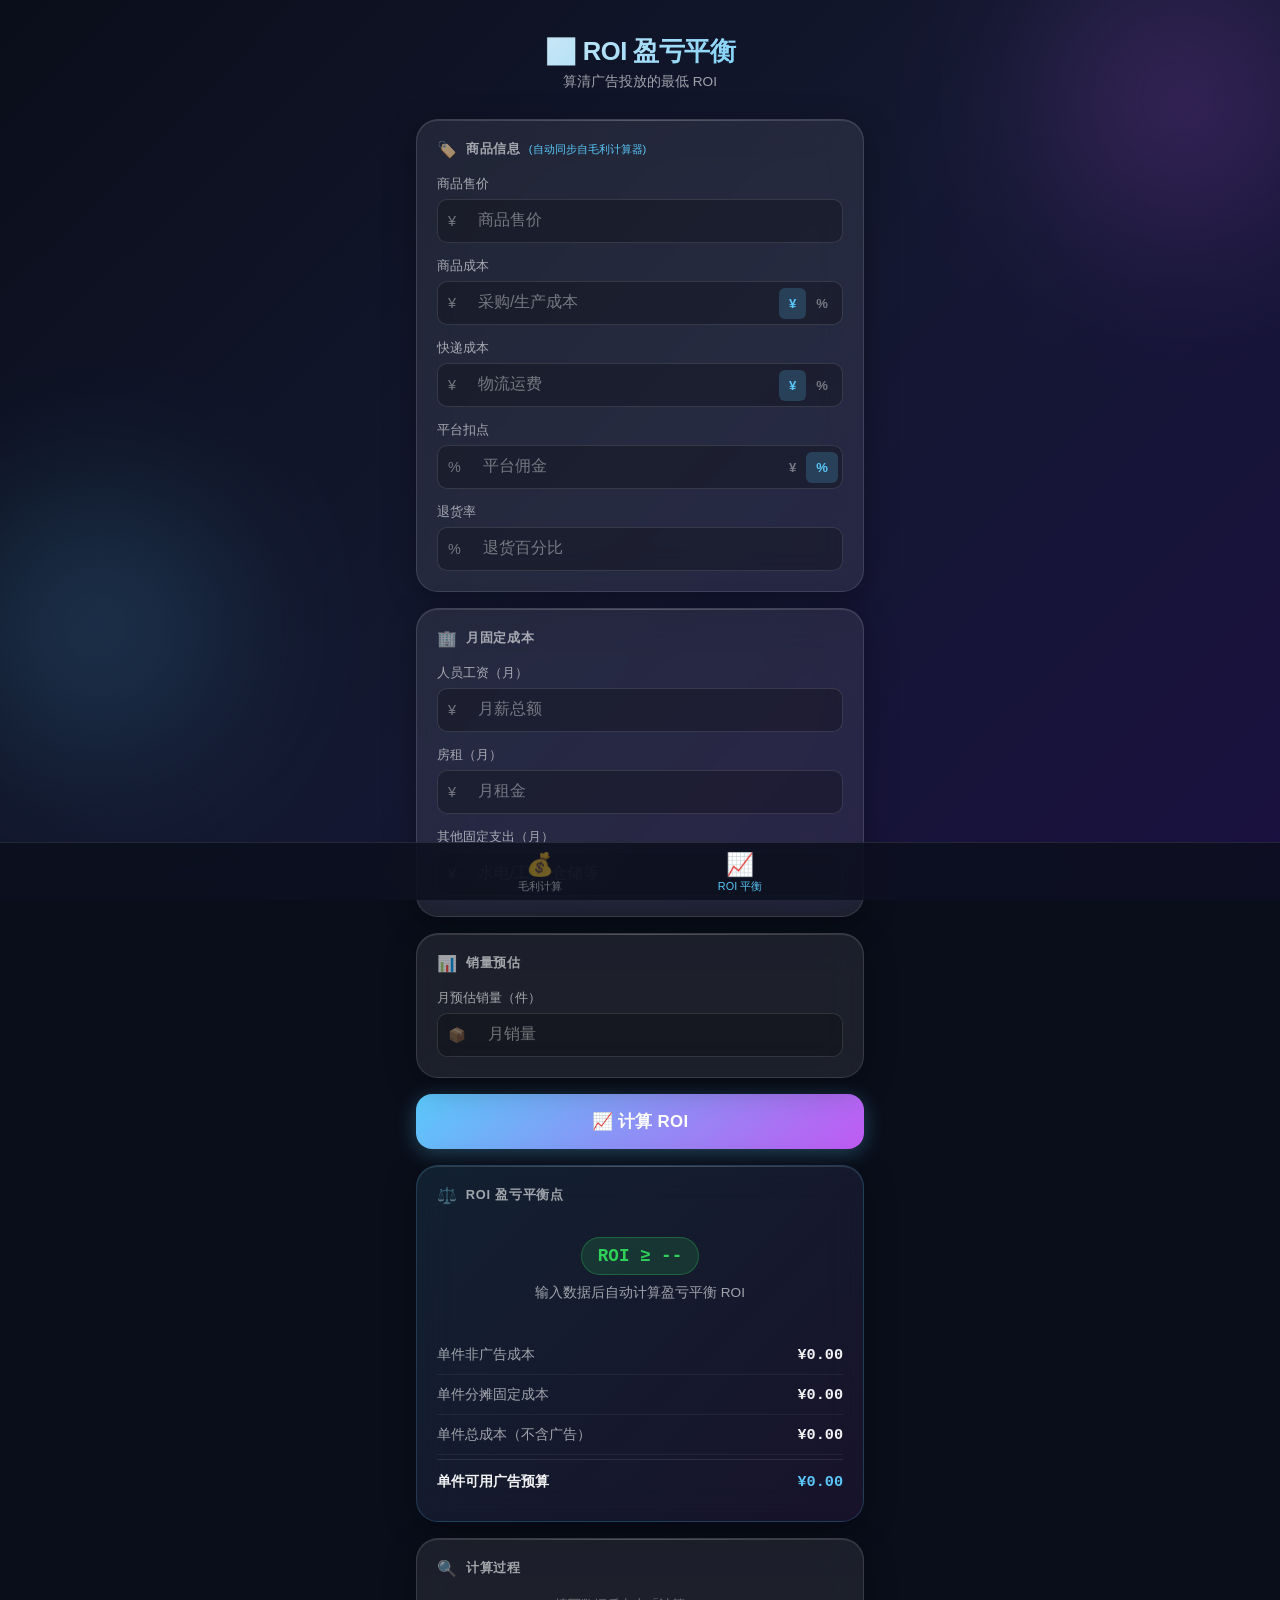
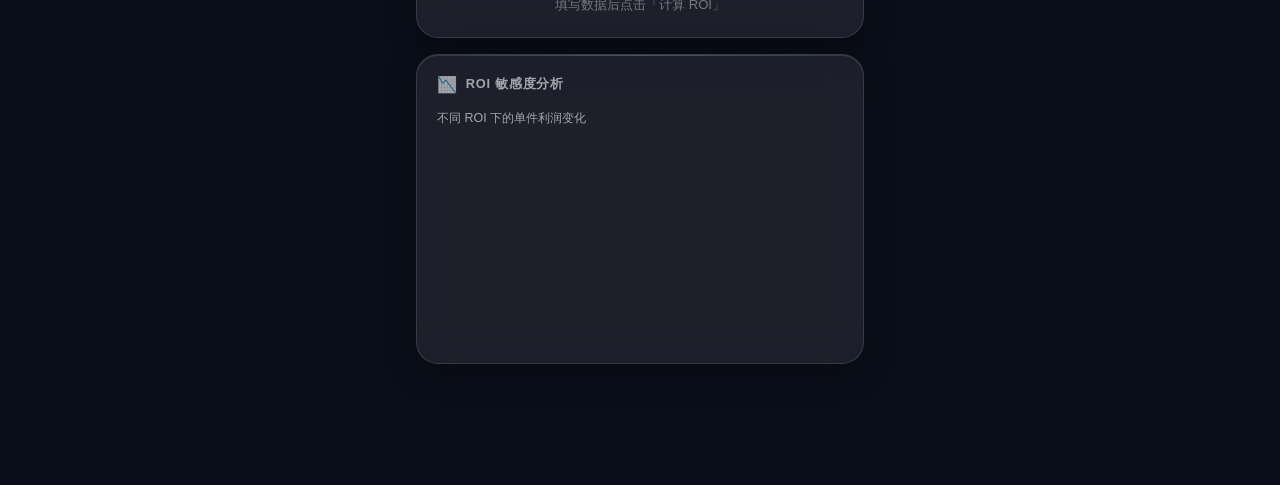
==== roi.html @ 292a66e1 "初始版本：电商毛利计算器 PWA" ====
<!DOCTYPE html>
<html lang="zh-CN">

<head>
    <meta charset="UTF-8">
    <meta name="viewport" content="width=device-width, initial-scale=1.0, viewport-fit=cover, user-scalable=no">
    <meta name="apple-mobile-web-app-capable" content="yes">
    <meta name="apple-mobile-web-app-status-bar-style" content="black-translucent">
    <meta name="apple-mobile-web-app-title" content="毛利计算器">
    <meta name="theme-color" content="#0a0e1a">
    <meta name="description" content="ROI盈亏平衡计算器 - 计算广告投放的盈亏平衡点">
    <title>ROI 盈亏平衡计算器</title>
    <link rel="manifest" href="manifest.json">
    <link rel="apple-touch-icon" href="icons/icon-192.png">
    <link rel="stylesheet" href="css/style.css">
</head>

<body>
    <div class="bg-gradient"></div>

    <div class="app-container">
        <header class="app-header">
            <h1>📈 ROI 盈亏平衡</h1>
            <p class="subtitle">算清广告投放的最低 ROI</p>
        </header>

        <!-- 商品信息（从Page1自动带入） -->
        <section class="glass-card">
            <div class="card-title"><span class="icon">🏷️</span> 商品信息 <span
                    style="font-size:0.7rem; color: var(--accent-blue); font-weight:400; text-transform:none; letter-spacing:0;">(自动同步自毛利计算器)</span>
            </div>

            <div class="input-group">
                <label class="input-label">商品售价</label>
                <div class="input-wrapper">
                    <span class="input-prefix">¥</span>
                    <input type="number" id="roiPrice" class="input-field" placeholder="商品售价" inputmode="decimal"
                        step="0.01">
                </div>
            </div>

            <div class="input-group">
                <label class="input-label">商品成本</label>
                <div class="input-wrapper">
                    <span class="input-prefix dynamic-prefix" data-for="roiGoodsCost">¥</span>
                    <input type="number" id="roiGoodsCost" class="input-field" placeholder="采购/生产成本" inputmode="decimal"
                        step="0.01">
                    <div class="mode-toggle">
                        <button class="active" data-mode="abs" data-target="roiGoodsCost">¥</button>
                        <button data-mode="pct" data-target="roiGoodsCost">%</button>
                    </div>
                </div>
            </div>

            <div class="input-group">
                <label class="input-label">快递成本</label>
                <div class="input-wrapper">
                    <span class="input-prefix dynamic-prefix" data-for="roiShippingCost">¥</span>
                    <input type="number" id="roiShippingCost" class="input-field" placeholder="物流运费" inputmode="decimal"
                        step="0.01">
                    <div class="mode-toggle">
                        <button class="active" data-mode="abs" data-target="roiShippingCost">¥</button>
                        <button data-mode="pct" data-target="roiShippingCost">%</button>
                    </div>
                </div>
            </div>

            <div class="input-group">
                <label class="input-label">平台扣点</label>
                <div class="input-wrapper">
                    <span class="input-prefix dynamic-prefix" data-for="roiPlatformFee">%</span>
                    <input type="number" id="roiPlatformFee" class="input-field" placeholder="平台佣金" inputmode="decimal"
                        step="0.01">
                    <div class="mode-toggle">
                        <button data-mode="abs" data-target="roiPlatformFee">¥</button>
                        <button class="active" data-mode="pct" data-target="roiPlatformFee">%</button>
                    </div>
                </div>
            </div>

            <div class="input-group">
                <label class="input-label">退货率</label>
                <div class="input-wrapper">
                    <span class="input-prefix">%</span>
                    <input type="number" id="roiReturnRate" class="input-field" placeholder="退货百分比" inputmode="decimal"
                        step="0.1" min="0" max="100">
                </div>
            </div>
        </section>

        <!-- 固定运营成本 -->
        <section class="glass-card">
            <div class="card-title"><span class="icon">🏢</span> 月固定成本</div>

            <div class="input-group">
                <label class="input-label">人员工资（月）</label>
                <div class="input-wrapper">
                    <span class="input-prefix">¥</span>
                    <input type="number" id="salary" class="input-field" placeholder="月薪总额" inputmode="decimal"
                        step="100">
                </div>
            </div>

            <div class="input-group">
                <label class="input-label">房租（月）</label>
                <div class="input-wrapper">
                    <span class="input-prefix">¥</span>
                    <input type="number" id="rent" class="input-field" placeholder="月租金" inputmode="decimal" step="100">
                </div>
            </div>

            <div class="input-group">
                <label class="input-label">其他固定支出（月）</label>
                <div class="input-wrapper">
                    <span class="input-prefix">¥</span>
                    <input type="number" id="otherFixed" class="input-field" placeholder="水电/工具/仓储等" inputmode="decimal"
                        step="100">
                </div>
            </div>
        </section>

        <!-- 销售信息 -->
        <section class="glass-card">
            <div class="card-title"><span class="icon">📊</span> 销量预估</div>
            <div class="input-group">
                <label class="input-label">月预估销量（件）</label>
                <div class="input-wrapper">
                    <span class="input-prefix">📦</span>
                    <input type="number" id="monthlySales" class="input-field" placeholder="月销量" inputmode="numeric"
                        step="1" min="1">
                </div>
            </div>
        </section>

        <!-- 计算按钮 -->
        <button class="calc-button" id="roiCalcBtn">📈 计算 ROI</button>

        <!-- ROI 结果 -->
        <section class="glass-card result-card" id="roiResultSection">
            <div class="card-title"><span class="icon">⚖️</span> ROI 盈亏平衡点</div>

            <div class="result-highlight">
                <div class="text-center">
                    <span class="roi-badge good" id="roiBadge">ROI ≥ --</span>
                </div>
                <p class="roi-interpretation" id="roiInterpretation">输入数据后自动计算盈亏平衡 ROI</p>
            </div>

            <div style="margin-top: 16px;">
                <div class="result-row">
                    <span class="label">单件非广告成本</span>
                    <span class="value" id="resultNonAdCost">¥0.00</span>
                </div>
                <div class="result-row">
                    <span class="label">单件分摊固定成本</span>
                    <span class="value" id="resultFixedPerUnit">¥0.00</span>
                </div>
                <div class="result-row">
                    <span class="label">单件总成本（不含广告）</span>
                    <span class="value" id="resultTotalNonAd">¥0.00</span>
                </div>
                <div class="result-row"
                    style="border-top: 1px solid rgba(255,255,255,0.1); padding-top: 12px; margin-top: 4px;">
                    <span class="label" style="font-weight:600; color: var(--text-primary);">单件可用广告预算</span>
                    <span class="value" id="resultAdBudget" style="color: var(--accent-blue);">¥0.00</span>
                </div>
            </div>
        </section>

        <!-- 计算过程 -->
        <section class="glass-card" id="roiProcessSection">
            <div class="card-title"><span class="icon">🔍</span> 计算过程</div>
            <div class="calc-process" id="roiCalcProcess">
                <p style="color: var(--text-tertiary); text-align: center; font-family: -apple-system, sans-serif;">
                    填写数据后点击「计算 ROI」</p>
            </div>
        </section>

        <!-- 敏感度图表 -->
        <section class="glass-card" id="sensitivitySection">
            <div class="card-title"><span class="icon">📉</span> ROI 敏感度分析</div>
            <p style="font-size: 0.78rem; color: var(--text-secondary); margin-bottom: 12px;">不同 ROI 下的单件利润变化</p>
            <div class="sensitivity-chart">
                <canvas id="sensitivityChart"></canvas>
            </div>
        </section>
    </div>

    <!-- Tab Bar -->
    <nav class="tab-bar">
        <a href="index.html" id="tabCalc">
            <span class="tab-icon">💰</span>
            毛利计算
        </a>
        <a href="roi.html" class="active" id="tabRoi">
            <span class="tab-icon">📈</span>
            ROI 平衡
        </a>
    </nav>

    <script src="js/roi.js"></script>
    <script>
        if ('serviceWorker' in navigator) {
            navigator.serviceWorker.register('./sw.js').catch(() => { });
        }
    </script>
</body>

</html>
---- css/style.css ----
/* ===================================
   电商毛利计算器 — Liquid Glass 样式系统
   Apple iOS 26 Liquid Glass Design
   =================================== */

/* ---------- CSS Variables ---------- */
:root {
    /* 背景渐变色 */
    --bg-gradient-1: #0a0e1a;
    --bg-gradient-2: #131830;
    --bg-gradient-3: #1a1040;

    /* 强调色 */
    --accent-blue: #5ac8fa;
    --accent-purple: #bf5af2;
    --accent-green: #30d158;
    --accent-red: #ff453a;
    --accent-orange: #ff9f0a;
    --accent-yellow: #ffd60a;

    /* 玻璃效果 */
    --glass-bg: rgba(255, 255, 255, 0.08);
    --glass-bg-hover: rgba(255, 255, 255, 0.12);
    --glass-border: rgba(255, 255, 255, 0.12);
    --glass-border-light: rgba(255, 255, 255, 0.18);
    --glass-shadow: 0 8px 32px rgba(0, 0, 0, 0.3);
    --glass-blur: 20px;
    --glass-inner-shadow: inset 0 1px 0 rgba(255, 255, 255, 0.1);

    /* 文字颜色 */
    --text-primary: rgba(255, 255, 255, 0.95);
    --text-secondary: rgba(255, 255, 255, 0.6);
    --text-tertiary: rgba(255, 255, 255, 0.4);
    --text-accent: #5ac8fa;

    /* 圆角 */
    --radius-sm: 10px;
    --radius-md: 16px;
    --radius-lg: 22px;
    --radius-xl: 28px;

    /* 过渡 */
    --transition-fast: 0.2s cubic-bezier(0.4, 0, 0.2, 1);
    --transition-normal: 0.35s cubic-bezier(0.4, 0, 0.2, 1);
    --transition-slow: 0.5s cubic-bezier(0.4, 0, 0.2, 1);

    /* 安全区域 */
    --safe-top: env(safe-area-inset-top, 20px);
    --safe-bottom: env(safe-area-inset-bottom, 0px);
}

/* ---------- Reset & Base ---------- */
*,
*::before,
*::after {
    margin: 0;
    padding: 0;
    box-sizing: border-box;
}

html {
    font-size: 16px;
    -webkit-text-size-adjust: 100%;
    -webkit-tap-highlight-color: transparent;
}

body {
    font-family: -apple-system, BlinkMacSystemFont, 'SF Pro Display', 'SF Pro Text',
        'Helvetica Neue', 'PingFang SC', sans-serif;
    color: var(--text-primary);
    background: var(--bg-gradient-1);
    min-height: 100vh;
    min-height: 100dvh;
    overflow-x: hidden;
    -webkit-font-smoothing: antialiased;
    -moz-osx-font-smoothing: grayscale;
}

/* ---------- Animated Background ---------- */
.bg-gradient {
    position: fixed;
    top: 0;
    left: 0;
    right: 0;
    bottom: 0;
    z-index: -1;
    background: linear-gradient(135deg, var(--bg-gradient-1) 0%, var(--bg-gradient-2) 50%, var(--bg-gradient-3) 100%);
    overflow: hidden;
}

.bg-gradient::before,
.bg-gradient::after {
    content: '';
    position: absolute;
    border-radius: 50%;
    filter: blur(80px);
    opacity: 0.3;
    animation: floatBlob 15s ease-in-out infinite;
}

.bg-gradient::before {
    width: 400px;
    height: 400px;
    background: radial-gradient(circle, var(--accent-purple), transparent 70%);
    top: -100px;
    right: -100px;
    animation-delay: 0s;
}

.bg-gradient::after {
    width: 350px;
    height: 350px;
    background: radial-gradient(circle, var(--accent-blue), transparent 70%);
    bottom: 100px;
    left: -80px;
    animation-delay: -7s;
}

@keyframes floatBlob {

    0%,
    100% {
        transform: translate(0, 0) scale(1);
    }

    33% {
        transform: translate(30px, -30px) scale(1.1);
    }

    66% {
        transform: translate(-20px, 20px) scale(0.95);
    }
}

/* ---------- App Shell ---------- */
.app-container {
    max-width: 480px;
    margin: 0 auto;
    padding: 0 16px;
    padding-top: calc(var(--safe-top) + 10px);
    padding-bottom: calc(80px + var(--safe-bottom) + 16px);
    min-height: 100vh;
    min-height: 100dvh;
}

/* ---------- Header ---------- */
.app-header {
    text-align: center;
    padding: 16px 0 20px;
}

.app-header h1 {
    font-size: 1.6rem;
    font-weight: 700;
    letter-spacing: -0.02em;
    background: linear-gradient(135deg, var(--text-primary) 0%, var(--accent-blue) 100%);
    -webkit-background-clip: text;
    -webkit-text-fill-color: transparent;
    background-clip: text;
}

.app-header .subtitle {
    font-size: 0.85rem;
    color: var(--text-secondary);
    margin-top: 4px;
}

/* ---------- Glass Card ---------- */
.glass-card {
    background: var(--glass-bg);
    backdrop-filter: blur(var(--glass-blur));
    -webkit-backdrop-filter: blur(var(--glass-blur));
    border: 1px solid var(--glass-border);
    border-radius: var(--radius-lg);
    padding: 20px;
    margin-bottom: 16px;
    box-shadow: var(--glass-shadow), var(--glass-inner-shadow);
    transition: background var(--transition-fast);
    position: relative;
    overflow: hidden;
}

.glass-card::before {
    content: '';
    position: absolute;
    top: 0;
    left: 0;
    right: 0;
    height: 1px;
    background: linear-gradient(90deg, transparent, rgba(255, 255, 255, 0.15), transparent);
    pointer-events: none;
}

.glass-card .card-title {
    font-size: 0.8rem;
    font-weight: 600;
    color: var(--text-secondary);
    text-transform: uppercase;
    letter-spacing: 0.06em;
    margin-bottom: 16px;
    display: flex;
    align-items: center;
    gap: 8px;
}

.glass-card .card-title .icon {
    font-size: 1rem;
}

/* ---------- Input Group ---------- */
.input-group {
    margin-bottom: 14px;
}

.input-group:last-child {
    margin-bottom: 0;
}

.input-label {
    display: block;
    font-size: 0.82rem;
    font-weight: 500;
    color: var(--text-secondary);
    margin-bottom: 6px;
}

.input-wrapper {
    display: flex;
    align-items: center;
    gap: 0;
    background: rgba(0, 0, 0, 0.25);
    border: 1px solid var(--glass-border);
    border-radius: var(--radius-sm);
    overflow: hidden;
    transition: border-color var(--transition-fast);
}

.input-wrapper:focus-within {
    border-color: var(--accent-blue);
    box-shadow: 0 0 0 3px rgba(90, 200, 250, 0.15);
}

.input-prefix {
    padding: 0 10px;
    font-size: 0.9rem;
    color: var(--text-tertiary);
    flex-shrink: 0;
    user-select: none;
}

.input-field {
    flex: 1;
    min-width: 0;
    background: transparent;
    border: none;
    outline: none;
    color: var(--text-primary);
    font-size: 1rem;
    font-weight: 500;
    padding: 12px;
    font-family: 'SF Mono', 'Menlo', 'Monaco', monospace;
    appearance: none;
    -webkit-appearance: none;
}

.input-field::placeholder {
    color: var(--text-tertiary);
    font-family: -apple-system, BlinkMacSystemFont, sans-serif;
    font-weight: 400;
}

/* 模式切换按钮（元/百分比） */
.mode-toggle {
    display: flex;
    flex-shrink: 0;
    margin-right: 4px;
}

.mode-toggle button {
    background: transparent;
    border: none;
    color: var(--text-tertiary);
    font-size: 0.82rem;
    font-weight: 600;
    padding: 8px 10px;
    cursor: pointer;
    border-radius: 6px;
    transition: all var(--transition-fast);
    -webkit-tap-highlight-color: transparent;
}

.mode-toggle button.active {
    background: rgba(90, 200, 250, 0.2);
    color: var(--accent-blue);
}

/* ---------- Calculate Button ---------- */
.calc-button {
    display: block;
    width: 100%;
    padding: 16px;
    margin-bottom: 16px;
    border: none;
    border-radius: var(--radius-md);
    font-size: 1.05rem;
    font-weight: 700;
    color: #fff;
    background: linear-gradient(135deg, var(--accent-blue), var(--accent-purple));
    box-shadow: 0 4px 20px rgba(90, 200, 250, 0.3);
    cursor: pointer;
    -webkit-tap-highlight-color: transparent;
    transition: transform var(--transition-fast), box-shadow var(--transition-fast);
    letter-spacing: 0.02em;
}

.calc-button:active {
    transform: scale(0.97);
    box-shadow: 0 2px 10px rgba(90, 200, 250, 0.2);
}

/* ---------- Result Section ---------- */
.result-card {
    background: linear-gradient(135deg, rgba(90, 200, 250, 0.1), rgba(191, 90, 242, 0.08));
    border-color: rgba(90, 200, 250, 0.2);
}

.result-highlight {
    text-align: center;
    padding: 16px 0;
}

.result-highlight .result-value {
    font-size: 2.4rem;
    font-weight: 700;
    font-family: 'SF Mono', 'Menlo', monospace;
    letter-spacing: -0.02em;
    transition: color var(--transition-fast);
}

.result-highlight .result-value.positive {
    color: var(--accent-green);
}

.result-highlight .result-value.negative {
    color: var(--accent-red);
}

.result-highlight .result-label {
    font-size: 0.85rem;
    color: var(--text-secondary);
    margin-top: 4px;
}

.result-row {
    display: flex;
    justify-content: space-between;
    align-items: center;
    padding: 10px 0;
    border-bottom: 1px solid rgba(255, 255, 255, 0.06);
}

.result-row:last-child {
    border-bottom: none;
}

.result-row .label {
    font-size: 0.88rem;
    color: var(--text-secondary);
}

.result-row .value {
    font-size: 0.95rem;
    font-weight: 600;
    font-family: 'SF Mono', 'Menlo', monospace;
    color: var(--text-primary);
}

/* ---------- Calculation Process ---------- */
.calc-process {
    font-size: 0.82rem;
    line-height: 1.7;
    color: var(--text-secondary);
    font-family: 'SF Mono', 'Menlo', monospace;
}

.calc-process .step-title {
    color: var(--accent-blue);
    font-weight: 600;
    font-family: -apple-system, BlinkMacSystemFont, sans-serif;
    margin-top: 12px;
    margin-bottom: 4px;
    font-size: 0.82rem;
}

.calc-process .step-title:first-child {
    margin-top: 0;
}

.calc-process .formula {
    padding: 6px 10px;
    background: rgba(0, 0, 0, 0.2);
    border-radius: 6px;
    margin: 4px 0;
    overflow-x: auto;
    white-space: nowrap;
}

.calc-process .formula-result {
    color: var(--text-primary);
    font-weight: 600;
}

.calc-process .divider {
    border: none;
    border-top: 1px dashed rgba(255, 255, 255, 0.1);
    margin: 12px 0;
}

/* ---------- Chart Container ---------- */
.chart-container {
    width: 100%;
    max-width: 280px;
    margin: 16px auto 0;
    position: relative;
}

.chart-container canvas {
    width: 100% !important;
    height: auto !important;
}

.chart-legend {
    display: flex;
    flex-wrap: wrap;
    justify-content: center;
    gap: 10px;
    margin-top: 12px;
}

.chart-legend-item {
    display: flex;
    align-items: center;
    gap: 5px;
    font-size: 0.75rem;
    color: var(--text-secondary);
}

.chart-legend-item .dot {
    width: 8px;
    height: 8px;
    border-radius: 50%;
    flex-shrink: 0;
}

/* ---------- Tab Bar ---------- */
.tab-bar {
    position: fixed;
    bottom: 0;
    left: 0;
    right: 0;
    z-index: 1000;
    background: rgba(10, 14, 26, 0.75);
    backdrop-filter: blur(30px);
    -webkit-backdrop-filter: blur(30px);
    border-top: 1px solid rgba(255, 255, 255, 0.1);
    display: flex;
    justify-content: center;
    gap: 0;
    padding-bottom: var(--safe-bottom);
}

.tab-bar a {
    flex: 1;
    max-width: 200px;
    display: flex;
    flex-direction: column;
    align-items: center;
    justify-content: center;
    padding: 8px 0 6px;
    text-decoration: none;
    color: var(--text-tertiary);
    font-size: 0.68rem;
    font-weight: 500;
    transition: color var(--transition-fast);
    -webkit-tap-highlight-color: transparent;
}

.tab-bar a.active {
    color: var(--accent-blue);
}

.tab-bar a .tab-icon {
    font-size: 1.4rem;
    margin-bottom: 2px;
}

/* ---------- Sensitivity Chart ---------- */
.sensitivity-chart {
    width: 100%;
    height: 200px;
    margin-top: 16px;
    position: relative;
}

.sensitivity-chart canvas {
    width: 100% !important;
    height: 100% !important;
}

/* ---------- ROI Result Badge ---------- */
.roi-badge {
    display: inline-flex;
    align-items: center;
    gap: 6px;
    padding: 8px 16px;
    border-radius: 20px;
    font-weight: 700;
    font-size: 1.1rem;
    font-family: 'SF Mono', 'Menlo', monospace;
}

.roi-badge.good {
    background: rgba(48, 209, 88, 0.15);
    color: var(--accent-green);
    border: 1px solid rgba(48, 209, 88, 0.3);
}

.roi-badge.warning {
    background: rgba(255, 159, 10, 0.15);
    color: var(--accent-orange);
    border: 1px solid rgba(255, 159, 10, 0.3);
}

.roi-interpretation {
    text-align: center;
    margin-top: 8px;
    font-size: 0.85rem;
    color: var(--text-secondary);
    line-height: 1.5;
}

/* ---------- Animations ---------- */
@keyframes fadeInUp {
    from {
        opacity: 0;
        transform: translateY(20px);
    }

    to {
        opacity: 1;
        transform: translateY(0);
    }
}

.glass-card {
    animation: fadeInUp 0.5s var(--transition-normal) backwards;
}

.glass-card:nth-child(2) {
    animation-delay: 0.08s;
}

.glass-card:nth-child(3) {
    animation-delay: 0.16s;
}

.glass-card:nth-child(4) {
    animation-delay: 0.24s;
}

.glass-card:nth-child(5) {
    animation-delay: 0.32s;
}

/* Number change animation */
.number-animate {
    transition: all 0.3s ease;
}

/* ---------- Utilities ---------- */
.text-center {
    text-align: center;
}

.mt-8 {
    margin-top: 8px;
}

.mt-16 {
    margin-top: 16px;
}

.mb-8 {
    margin-bottom: 8px;
}

.hidden {
    display: none !important;
}

/* Scrollbar styling */
::-webkit-scrollbar {
    width: 0;
    height: 0;
}

/* Prevent overscroll */
body {
    overscroll-behavior: none;
}

/* ---------- Media Queries ---------- */
@media (max-width: 375px) {
    .app-header h1 {
        font-size: 1.4rem;
    }

    .result-highlight .result-value {
        font-size: 2rem;
    }

    .glass-card {
        padding: 16px;
    }
}

/* Taller phones */
@media (min-height: 800px) {
    .app-header {
        padding: 24px 0 28px;
    }
}
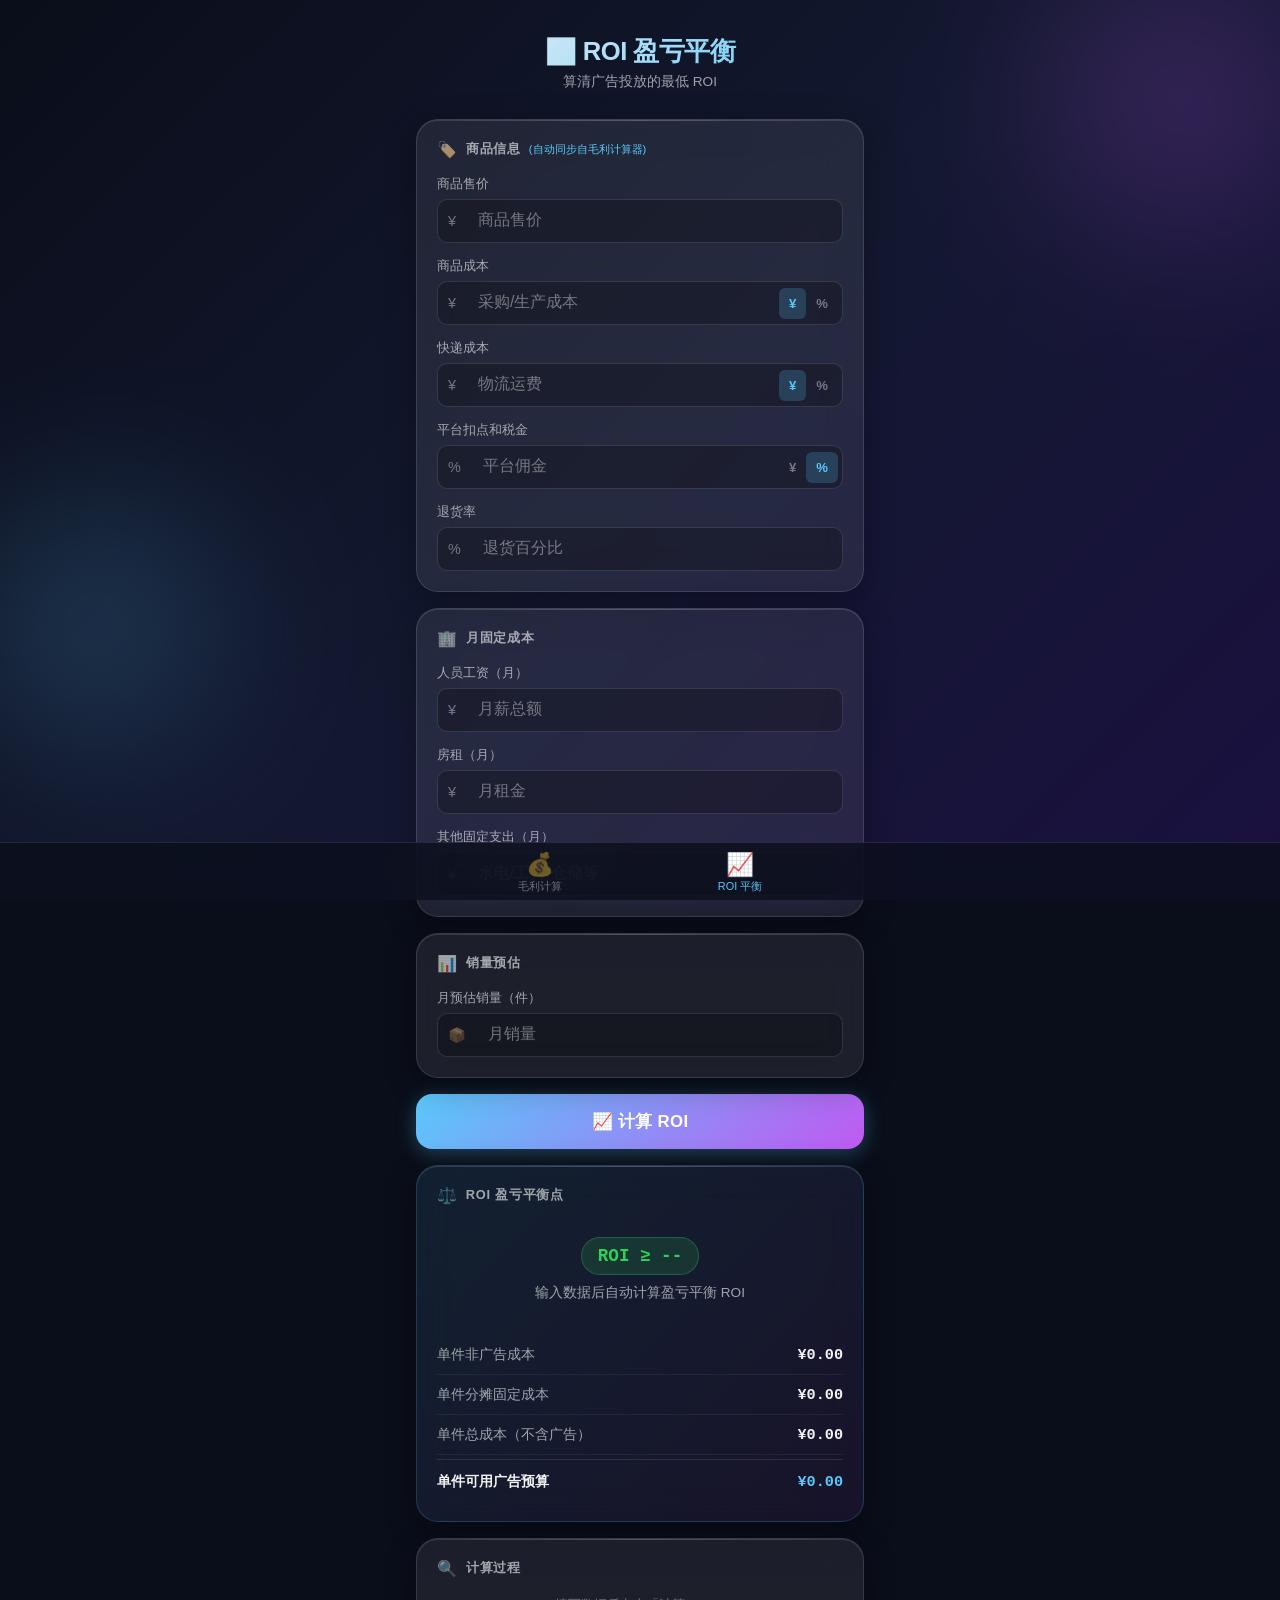
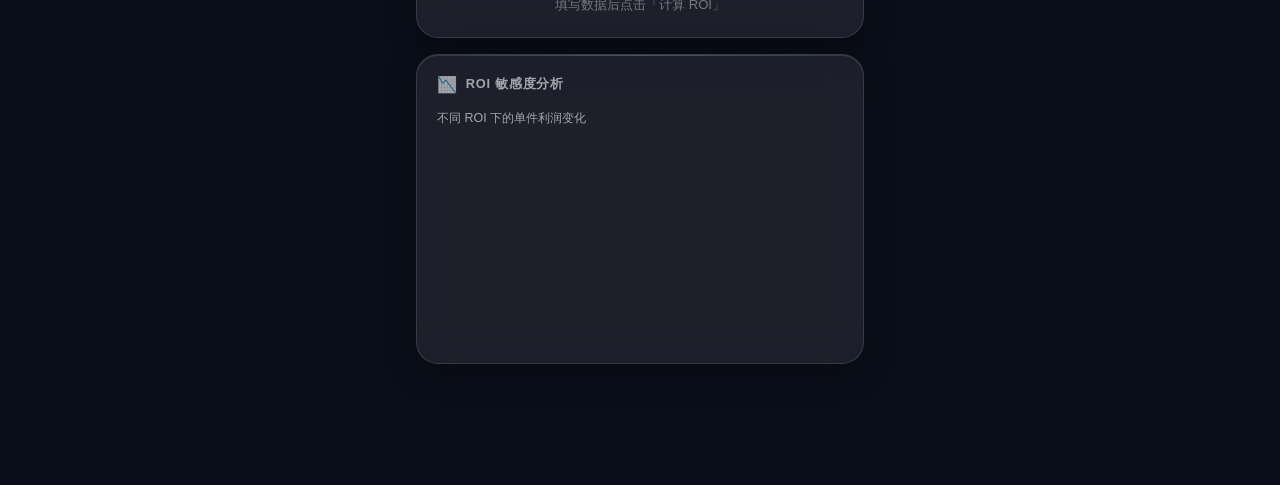
==== commit 6ae1bf4b: "roi.html" ====
--- a/roi.html
+++ b/roi.html
@@ -66,7 +66,7 @@
             </div>
 
             <div class="input-group">
-                <label class="input-label">平台扣点</label>
+                <label class="input-label">平台扣点和税金</label>
                 <div class="input-wrapper">
                     <span class="input-prefix dynamic-prefix" data-for="roiPlatformFee">%</span>
                     <input type="number" id="roiPlatformFee" class="input-field" placeholder="平台佣金" inputmode="decimal"
@@ -206,4 +206,4 @@
     </script>
 </body>
 
-</html>+</html>
